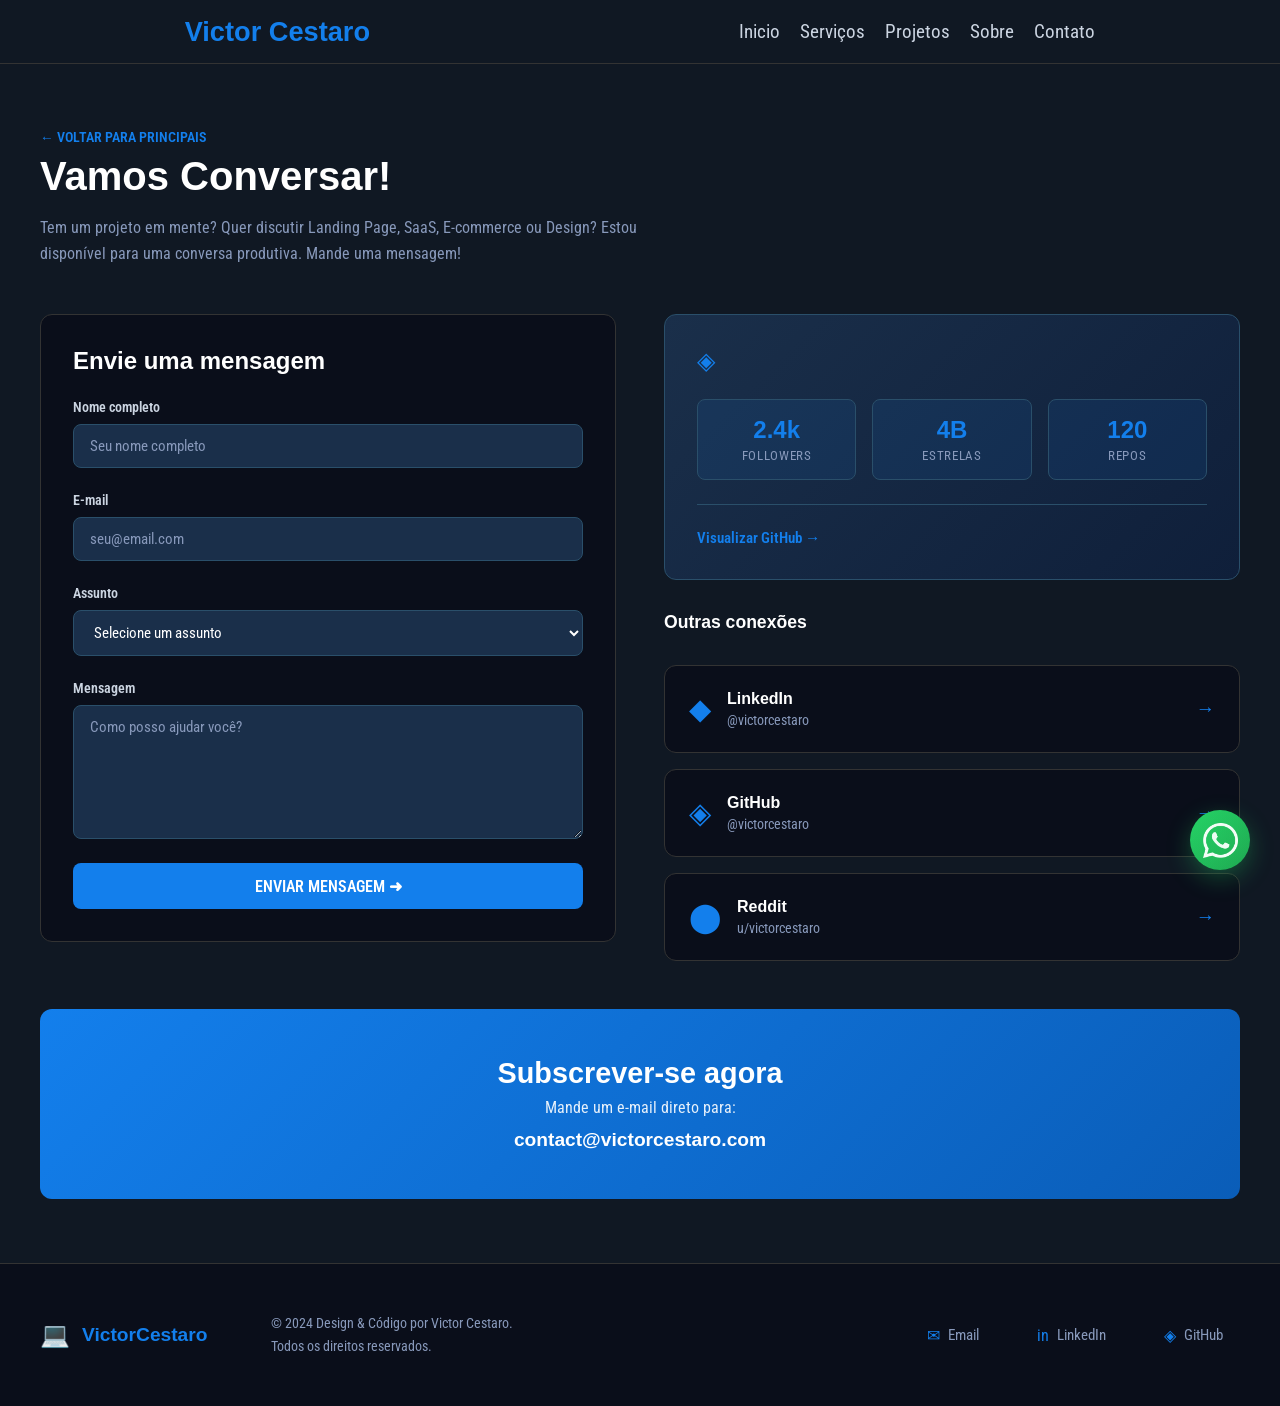
==== contato.html @ 149b48a4 "Add files via upload" ====
<!DOCTYPE html>
<html lang="pt-BR">

<head>
    <meta charset="UTF-8">
    <meta name="viewport" content="width=device-width, initial-scale=1.0">
    <link rel="stylesheet" href="style.css">
    <link rel="stylesheet" href="mobile.css">
    <title>Contato - Victor Cestaro</title>
</head>

<body>
    <header class="menu-desktop">
         <div class="logo"><h1 class="nome-principal">Victor Cestaro</h1></div>
        <nav class="nav-desktop">
            <a href="index.html" class="link-menu">Inicio</a>
            <a href="index.html#servicos" class="link-menu">Serviços</a>
            <a href="portfolio.html" class="link-menu">Projetos</a>
            <a href="sobre.html" class="link-menu">Sobre</a>
            <a href="contato.html" class="link-menu">Contato</a>
        </nav>
        <button class="menu-hamburger" id="menuHamburger">
            <span></span>
            <span></span>
            <span></span>
        </button>
    </header>
    
    <nav class="nav-mobile" id="navMobile">
        <a href="index.html" class="link-menu-mobile">Inicio</a>
        <a href="index.html#servicos" class="link-menu-mobile">Serviços</a>
        <a href="portfolio.html" class="link-menu-mobile">Projetos</a>
        <a href="sobre.html" class="link-menu-mobile">Sobre</a>
        <a href="contato.html" class="link-menu-mobile">Contato</a>
    </nav>

    <main>
        <section class="contato-conexoes">
            <div class="container-contato">
                <div class="contato-header">
                    <a href="index.html"><span class="breadcrumb">← VOLTAR PARA PRINCIPAIS</span></a>
                    <h1 class="contato-titulo">Vamos Conversar!</h1>
                    <p class="contato-descricao">Tem um projeto em mente? Quer discutir Landing Page, SaaS, E-commerce ou Design? Estou disponível para uma conversa produtiva. Mande uma mensagem!</p>
                </div>

                <div class="grid-contato">
                    <!-- FORMULÁRIO -->
                    <div class="contato-form-container">
                        <div class="form-section">
                            <h2 class="form-titulo">Envie uma mensagem</h2>
                            <form class="contato-form" id="contatoForm" action="https://formspree.io/f/mqeeblel"
  method="POST">
                                <div class="form-group">
                                    <label for="nome" class="form-label">Nome completo</label>
                                    <input type="text" id="nome" name="nome" class="form-input" placeholder="Seu nome completo" required>
                                </div>

                                <div class="form-group">
                                    <label for="email" class="form-label">E-mail</label>
                                    <input type="email" id="email" name="email" class="form-input" placeholder="seu@email.com" required>
                                </div>

                                <div class="form-group">
                                    <label for="assunto" class="form-label">Assunto</label>
                                    <select id="assunto" name="assunto" class="form-input" required>
                                        <option value="">Selecione um assunto</option>
                                        <option value="parceria">Parceria</option>
                                        <option value="projeto">Projeto</option>
                                        <option value="emprego">Oportunidade de Emprego</option>
                                        <option value="duvida">Dúvida</option>
                                        <option value="outro">Outro</option>
                                    </select>
                                </div>

                                <div class="form-group">
                                    <label for="mensagem" class="form-label">Mensagem</label>
                                    <textarea id="mensagem" name="mensagem" class="form-textarea" placeholder="Como posso ajudar você?" rows="6" required></textarea>
                                </div>

                                <button type="submit" class="btn-enviar-msg">Enviar Mensagem ➜</button>
                            </form>
                        </div>
                    </div>

                    <!-- SIDEBAR -->
                    <div class="contato-sidebar">
                        <!-- GITHUB STATS -->
                        <div class="card-github-stats">
                            <div class="github-header">
                            <span class="github-icon">◈</span>
                            </div>

                            <div class="github-stats-grid">
                                <div class="stat-box">
                                    <span class="stat-valor">2.4k</span>
                                    <span class="stat-label">Followers</span>
                                </div>
                                <div class="stat-box">
                                    <span class="stat-valor">4B</span>
                                    <span class="stat-label">Estrelas</span>
                                </div>
                                <div class="stat-box">
                                    <span class="stat-valor">120</span>
                                    <span class="stat-label">Repos</span>
                                </div>
                            </div>

                            <div class="github-links">
                                <a href="https://github.com/victorcestaro" target="_blank" class="github-link">Visualizar GitHub →</a>
                            </div>
                        </div>

                        <!-- OUTRAS CONEXÕES -->
                        <div class="outras-conexoes">
                            <h3 class="conexoes-titulo">Outras conexões</h3>

                            <a href="https://linkedin.com/in/victorcestaro" target="_blank" class="card-conexao">
                                <div class="conexao-icon">◆</div>
                                <div class="conexao-info">
                                    <h4 class="conexao-nome">LinkedIn</h4>
                                    <p class="conexao-handle">@victorcestaro</p>
                                </div>
                                <span class="conexao-arrow">→</span>
                            </a>

                            <a href="https://github.com/victorcestaro" target="_blank" class="card-conexao">
                                <div class="conexao-icon">◈</div>
                                <div class="conexao-info">
                                    <h4 class="conexao-nome">GitHub</h4>
                                    <p class="conexao-handle">@victorcestaro</p>
                                </div>
                                <span class="conexao-arrow">→</span>
                            </a>

                            <a href="https://reddit.com/u/victorcestaro" target="_blank" class="card-conexao">
                                <div class="conexao-icon">⬤</div>
                                <div class="conexao-info">
                                    <h4 class="conexao-nome">Reddit</h4>
                                    <p class="conexao-handle">u/victorcestaro</p>
                                </div>
                                <span class="conexao-arrow">→</span>
                            </a>
                        </div>
                    </div>
                </div>

                <!-- NEWSLETTER -->
                <div class="newsletter-section">
                    <div class="newsletter-content">
                        <h2 class="newsletter-titulo">Subscrever-se agora</h2>
                        <p class="newsletter-descricao">Mande um e-mail direto para:</p>
                        <p class="newsletter-email">contact@victorcestaro.com</p>
                    </div>
                </div>
            </div>
        </section>
    </main>

    <footer class="footer">
        <div class="container-footer">
            <div class="footer-logo">
                <span class="logo-icon">💻</span>
                <span class="logo-text">VictorCestaro</span>
            </div>

            <div class="footer-content">
                <p class="footer-copyright">© 2024 Design & Código por Victor Cestaro.<br>Todos os direitos reservados.</p>
                
                <div class="footer-sociais">
                    <a href="mailto:contact@victorcestaro.com" class="social-link" title="Email">
                        <span class="social-icon">✉</span> Email
                    </a>
                    <a href="https://linkedin.com/in/victorcestaro" target="_blank" class="social-link" title="LinkedIn">
                        <span class="social-icon">in</span> LinkedIn
                    </a>
                    <a href="https://github.com/victorcestaro" target="_blank" class="social-link" title="GitHub">
                        <span class="social-icon">◈</span> GitHub
                    </a>
                </div>
            </div>
        </div>
    </footer>

    <!-- Botão Flutuante WhatsApp -->
    <a href="https://wa.me/5516992119714?text=Olá%20Victor!%20Gostaria%20de%20conversar%20sobre%20serviços"
        target="_blank" class="whatsapp-btn" title="Entre em contato via WhatsApp">
        <img src="../assets/icons/whatsapp.png" alt="whatsapp" class="whatsapp-icon">
    </a>

    <script src="../js/script.js"></script>
</body>

</html>
---- style.css ----
@import url('https://fonts.googleapis.com/css2?family=Google+Sans:ital,opsz,wght@0,17..18,400..700;1,17..18,400..700&family=Roboto+Condensed:ital,wght@0,100..900;1,100..900&display=swap');

a{
    text-decoration: none;
}
body{
    margin: 0;
    padding: 0;

    scrollbar-width: none;

    background-color: #101823;
}

.menu-desktop{
    width: 100%;
    height: 4rem;
    background-color: #101823;
    display: flex;
    align-items: center;
    justify-content: space-around;
    box-sizing: border-box;

    border-bottom: 0.1rem solid #333;
}

.logo{
    width: auto;
    height: 4rem;

    display: flex;
    align-items: center;
    justify-content: center;
}

.logo h1{
    font-size: 1.7rem;
    color: #137FEC;
}

.menu-desktop nav {
    display: flex;
    gap: 20px;
}

.link-menu{
    color: #CBD4E1;
    text-decoration: none;
    font-size: 1.2rem;
    font-family: 'Roboto Condensed', sans-serif;

    transition: all 0.3s ease;
}

.link-menu:hover{
    color: #137FEC;
}

/* MENU HAMBURGER */
.menu-hamburger {
    display: none;
    flex-direction: column;
    background: none;
    border: none;
    cursor: pointer;
    gap: 6px;
}

.menu-hamburger span {
    width: 25px;
    height: 3px;
    background-color: #CBD4E1;
    border-radius: 2px;
    transition: all 0.3s ease;
}

.menu-hamburger.ativo span:nth-child(1) {
    transform: rotate(45deg) translate(10px, 10px);
}

.menu-hamburger.ativo span:nth-child(2) {
    opacity: 0;
}

.menu-hamburger.ativo span:nth-child(3) {
    transform: rotate(-45deg) translate(7px, -7px);
}

/* MENU MOBILE */
.nav-mobile {
    display: none;
    position: fixed;
    top: 4rem;
    left: 0;
    right: 0;
    background-color: #0A0E1A;
    border-bottom: 1px solid #333;
    flex-direction: column;
    padding: 1rem 2rem;
    gap: 1rem;
    z-index: 999;
}

.nav-mobile.ativo {
    display: flex;
}

.link-menu-mobile {
    color: #CBD4E1;
    text-decoration: none;
    font-size: 1.1rem;
    font-family: 'Roboto Condensed', sans-serif;
    padding: 0.75rem 0;
    border-bottom: 1px solid #333;
    transition: all 0.3s ease;
}

.link-menu-mobile:last-child {
    border-bottom: none;
}

.link-menu-mobile:hover {
    color: #137FEC;
    padding-left: 0.5rem;
}

/* RESPONSIVO - MOSTRAR HAMBURGER EM MOBILE */
@media (max-width: 768px) {
    .menu-hamburger {
        display: flex;
    }

    .nav-desktop {
        display: none !important;
    }
}

/* BANNER ENTRADA */
.banner-entrada {
    width: 100%;
    min-height: calc(100vh - 4rem);
    background-color: #101823;
    display: flex;
    align-items: center;
    justify-content: center;
    padding: 4rem 2rem;
    box-sizing: border-box;
}

.container-banner {
    max-width: 1200px;
    width: 100%;
    display: grid;
    grid-template-columns: 1fr 1fr;
    gap: 4rem;
    align-items: center;
}

.content-banner {
    display: flex;
    flex-direction: column;
    gap: 1.5rem;
}

.nome-principal {
    font-size: 4rem;
    font-weight: 700;
    color: #FFFFFF;
    margin: 0;
    font-family: 'Google Sans', sans-serif;
    line-height: 1.1;
}

.subtitulo {
    font-size: 2.5rem;
    font-weight: 700;
    background: linear-gradient(135deg, #137FEC, #0A5DB8);
    -webkit-background-clip: text;
    -webkit-text-fill-color: transparent;
    background-clip: text;
    margin: 0;
    font-family: 'Google Sans', sans-serif;
    line-height: 1.1;
}

.descricao {
    font-size: 1.1rem;
    color: #CBD4E1;
    font-family: 'Roboto Condensed', sans-serif;
    line-height: 1.6;
    max-width: 500px;
    margin: 0;
}

.botoes-banner {
    display: flex;
    gap: 1rem;
    margin-top: 1rem;
}

.btn {
    padding: 0.75rem 1.5rem;
    font-size: 1rem;
    font-weight: 600;
    border: none;
    border-radius: 0.5rem;
    cursor: pointer;
    font-family: 'Roboto Condensed', sans-serif;
    transition: all 0.3s ease;
    text-transform: uppercase;
}

.btn-primary {
    background-color: #137FEC;
    color: #FFFFFF;
}

.btn-primary:hover {
    background-color: #0A5DB8;
    transform: translateY(-2px);
    box-shadow: 0 8px 16px rgba(19, 127, 236, 0.3);
}

.btn-secondary {
    background-color: #2A3A52;
    color: #CBD4E1;
}

.btn-secondary:hover {
    background-color: #3A4A62;
    transform: translateY(-2px);
    box-shadow: 0 8px 16px rgba(58, 74, 98, 0.3);
}

.stats {
    display: flex;
    gap: 3rem;
    margin-top: 2rem;
}

.stat-item {
    display: flex;
    flex-direction: column;
    gap: 0.5rem;
}

.stat-numero {
    font-size: 1.8rem;
    font-weight: 700;
    color: #137FEC;
    font-family: 'Google Sans', sans-serif;
}

.stat-label {
    font-size: 0.85rem;
    color: #8899BB;
    font-family: 'Roboto Condensed', sans-serif;
    text-transform: uppercase;
    letter-spacing: 0.05em;
}

/* CODE DISPLAY */
.code-display {
    background-color: #0A0E1A;
    border: 1px solid #333;
    border-radius: 0.5rem;
    overflow: hidden;
    box-shadow: 0 20px 40px rgba(0, 0, 0, 0.5);
}

.code-header {
    background-color: #1A2332;
    padding: 1rem;
    border-bottom: 1px solid #333;
    display: flex;
    align-items: center;
    gap: 0.5rem;
}

.code-header::before {
    content: '';
    display: inline-block;
    width: 0.75rem;
    height: 0.75rem;
    background-color: #EF4444;
    border-radius: 50%;
    margin-right: 0.25rem;
}

.code-header::after {
    content: '';
    display: inline-block;
    width: 0.75rem;
    height: 0.75rem;
    background-color: #FBBF24;
    border-radius: 50%;
    margin-right: 0.25rem;
}

.code-title {
    color: #8899BB;
    font-family: 'Roboto Condensed', monospace;
    font-size: 0.9rem;
}

.code-content {
    padding: 1.5rem;
    color: #86DE74;
    font-family: 'Courier New', monospace;
    font-size: 0.95rem;
    line-height: 1.6;
    overflow-x: auto;
}

.code-content pre {
    margin: 0;
    white-space: pre-wrap;
    word-wrap: break-word;
}

/* RESPONSIVO */
@media (max-width: 768px) {
    .container-banner {
        grid-template-columns: 1fr;
        gap: 2rem;
    }

    .nome-principal {
        font-size: 2.5rem;
    }

    .subtitulo {
        font-size: 1.8rem;
    }

    .descricao {
        font-size: 1rem;
    }

    .botoes-banner {
        flex-direction: column;
    }

    .btn {
        width: 100%;
        text-align: center;
    }

    .stats {
        gap: 2rem;
    }

    .code-display {
        display: none;
    }
}

/* PORTFOLIO DESTAQUE */
.portfolio-destaque {
    width: 100%;
    padding: 4rem 2rem;
    background-color: #101823;
    box-sizing: border-box;
    overflow-x: hidden;
}

.container-portfolio {
    max-width: 1200px;
    margin: 0 auto;
    box-sizing: border-box;
}

.titulo-portfolio {
    font-size: 2.5rem;
    color: #FFFFFF;
    font-family: 'Google Sans', sans-serif;
    font-weight: 700;
    margin: 0 0 2rem 0;
    position: relative;
    padding-bottom: 1rem;
}

.titulo-portfolio::after {
    content: '';
    position: absolute;
    bottom: 0;
    left: 0;
    width: 80px;
    height: 4px;
    background: linear-gradient(90deg, #137FEC, #0A5DB8);
    border-radius: 2px;
}

/* ABAS */
.abas-portfolio {
    display: flex;
    gap: 2rem;
    margin-bottom: 2rem;
    border-bottom: 1px solid #333;
    padding-bottom: 1rem;
    box-sizing: border-box;
}

.aba-btn {
    background: none;
    border: none;
    color: #8899BB;
    font-size: 1rem;
    font-weight: 600;
    font-family: 'Roboto Condensed', sans-serif;
    cursor: pointer;
    padding-bottom: 0.75rem;
    transition: all 0.3s ease;
    display: flex;
    align-items: center;
    gap: 0.5rem;
    position: relative;
}

.aba-icon {
    font-size: 1.2rem;
    color: #137FEC;
}

.aba-btn:hover {
    color: #CBD4E1;
}

.aba-ativo {
    color: #137FEC;
    font-weight: 700;
}

.aba-ativo::after {
    content: '';
    position: absolute;
    bottom: -1rem;
    left: 0;
    right: 0;
    height: 3px;
    background: linear-gradient(90deg, #137FEC, #0A5DB8);
    border-radius: 2px;
}

/* GRID DE PROJETOS */
.grid-projetos {
    display: grid;
    grid-template-columns: repeat(3, 1fr);
    gap: 2rem;
    margin-bottom: 3rem;
    box-sizing: border-box;
}

.card-projeto {
    background-color: #0A0E1A;
    border: 1px solid #333;
    border-radius: 0.75rem;
    overflow: hidden;
    transition: all 0.3s ease;
    cursor: pointer;
    display: flex;
    flex-direction: column;
    position: relative;
}

.card-projeto:hover {
    border-color: #137FEC;
    transform: translateY(-4px);
    box-shadow: 0 12px 24px rgba(19, 127, 236, 0.15);
}

.projeto-imagem {
    width: 100%;
    height: 200px;
    background-size: cover;
    background-position: center;
    position: relative;
}

.projeto-badge,
.projeto-badge-app {
    position: absolute;
    top: 1rem;
    right: 1rem;
    background-color: #137FEC;
    color: white;
    padding: 0.4rem 0.8rem;
    font-size: 0.75rem;
    font-weight: 700;
    border-radius: 0.3rem;
    font-family: 'Roboto Condensed', sans-serif;
}

.projeto-badge-app {
    background-color: #4C9AFF;
}

.projeto-info {
    padding: 1.5rem;
    display: flex;
    flex-direction: column;
    gap: 1rem;
    flex-grow: 1;
}

.projeto-titulo {
    font-size: 1.3rem;
    color: #FFFFFF;
    margin: 0;
    font-family: 'Google Sans', sans-serif;
    font-weight: 600;
}

.projeto-descricao {
    font-size: 0.95rem;
    color: #8899BB;
    margin: 0;
    line-height: 1.5;
    font-family: 'Roboto Condensed', sans-serif;
}

.projeto-tags {
    display: flex;
    flex-wrap: wrap;
    gap: 0.5rem;
    margin-top: auto;
}

.tag {
    background-color: #1A2F4A;
    color: #137FEC;
    padding: 0.4rem 0.8rem;
    font-size: 0.8rem;
    border-radius: 0.3rem;
    font-family: 'Roboto Condensed', sans-serif;
    border: 1px solid #2A4F6A;
    transition: all 0.2s ease;
}

.tag:hover {
    background-color: #137FEC;
    color: #FFFFFF;
    border-color: #137FEC;
}

/* BOTÃO CARREGAR MAIS */
.container-botao-carregar {
    display: flex;
    justify-content: center;
    margin-top: 2rem;
}

.btn-carregar-mais {
    background-color: transparent;
    border: 2px solid #137FEC;
    color: #137FEC;
    padding: 0.75rem 2rem;
    font-size: 1rem;
    font-weight: 600;
    border-radius: 0.5rem;
    cursor: pointer;
    font-family: 'Roboto Condensed', sans-serif;
    transition: all 0.3s ease;
    display: flex;
    align-items: center;
    gap: 0.5rem;
}

.btn-carregar-mais::after {
    content: '▼';
    font-size: 0.8rem;
}

.btn-carregar-mais:hover {
    background-color: #137FEC;
    color: #FFFFFF;
    transform: translateY(-2px);
}

/* RESPONSIVO */
@media (max-width: 1024px) {
    .grid-projetos {
        grid-template-columns: repeat(2, 1fr);
    }
}

@media (max-width: 768px) {
    .titulo-portfolio {
        font-size: 1.8rem;
    }

    .abas-portfolio {
        gap: 1rem;
    }

    .grid-projetos {
        grid-template-columns: 1fr;
    }

    .card-projeto {
        flex-direction: row;
    }

    .projeto-imagem {
        width: 150px;
        height: 150px;
        min-width: 150px;
    }
}

/* CARACTERÍSTICAS */
.caracteristicas {
    width: 100%;
    padding: 4rem 2rem;
    background-color: #101823;
    box-sizing: border-box;
}

.container-caracteristicas {
    max-width: 1200px;
    margin: 0 auto;
    display: grid;
    grid-template-columns: repeat(4, 1fr);
    gap: 2rem;
    box-sizing: border-box;
}

.card-caracteristica {
    display: flex;
    flex-direction: column;
    align-items: flex-start;
    gap: 1rem;
    padding: 2rem;
    background-color: #0A0E1A;
    border: 1px solid #333;
    border-radius: 0.75rem;
    transition: all 0.3s ease;
}

.card-caracteristica:hover {
    border-color: #137FEC;
    transform: translateY(-4px);
    box-shadow: 0 12px 24px rgba(19, 127, 236, 0.15);
}

.caracteristica-icone {
    font-size: 2rem;
    color: #137FEC;
    width: 50px;
    height: 50px;
    display: flex;
    align-items: center;
    justify-content: center;
    background-color: rgba(19, 127, 236, 0.1);
    border-radius: 0.5rem;
}

.caracteristica-titulo {
    font-size: 1.2rem;
    color: #FFFFFF;
    margin: 0;
    font-family: 'Google Sans', sans-serif;
    font-weight: 600;
}

.caracteristica-descricao {
    font-size: 0.95rem;
    color: #8899BB;
    margin: 0;
    line-height: 1.6;
    font-family: 'Roboto Condensed', sans-serif;
}

/* FOOTER */
.footer {
    width: 100%;
    padding: 3rem 2rem;
    background-color: #0A0E1A;
    border-top: 1px solid #333;
    box-sizing: border-box;
}

.container-footer {
    max-width: 1200px;
    margin: 0 auto;
    display: grid;
    grid-template-columns: auto 1fr;
    gap: 4rem;
    align-items: center;
    box-sizing: border-box;
}

.footer-logo {
    display: flex;
    align-items: center;
    gap: 0.75rem;
}

.logo-icon {
    font-size: 1.5rem;
}

.logo-text {
    font-size: 1.2rem;
    color: #137FEC;
    font-weight: 700;
    font-family: 'Google Sans', sans-serif;
}

.footer-content {
    display: flex;
    justify-content: space-between;
    align-items: center;
    gap: 2rem;
}

.footer-copyright {
    color: #8899BB;
    font-size: 0.9rem;
    margin: 0;
    font-family: 'Roboto Condensed', sans-serif;
    line-height: 1.6;
}

.footer-sociais {
    display: flex;
    gap: 1.5rem;
}

.social-link {
    display: flex;
    align-items: center;
    gap: 0.5rem;
    color: #8899BB;
    text-decoration: none;
    font-family: 'Roboto Condensed', sans-serif;
    font-size: 0.95rem;
    transition: all 0.3s ease;
    padding: 0.5rem 1rem;
    border-radius: 0.3rem;
    border: 1px solid transparent;
}

.social-icon {
    font-size: 1rem;
    color: #137FEC;
}

.social-link:hover {
    color: #137FEC;
    border-color: #137FEC;
    transform: translateY(-2px);
}

/* RESPONSIVO */
@media (max-width: 1024px) {
    .container-caracteristicas {
        grid-template-columns: repeat(2, 1fr);
    }

    .container-footer {
        grid-template-columns: 1fr;
        gap: 2rem;
    }

    .footer-content {
        flex-direction: column;
        align-items: flex-start;
    }
}

@media (max-width: 768px) {
    .container-caracteristicas {
        grid-template-columns: 1fr;
    }

    .card-caracteristica {
        padding: 1.5rem;
    }

    .footer-copyright {
        font-size: 0.85rem;
    }

    .footer-sociais {
        gap: 1rem;
    }

    .social-link {
        padding: 0.4rem 0.8rem;
        font-size: 0.85rem;
    }
}

/* GALERIA DE PROJETOS */
.galeria-projetos {
    width: 100%;
    padding: 4rem 2rem;
    background-color: #101823;
    box-sizing: border-box;
}

.container-galeria {
    max-width: 1200px;
    margin: 0 auto;
    box-sizing: border-box;
}

.galeria-header {
    display: flex;
    justify-content: space-between;
    align-items: flex-start;
    margin-bottom: 3rem;
    gap: 2rem;
}

.galeria-info {
    flex: 1;
}

.galeria-titulo {
    font-size: 2.5rem;
    color: #FFFFFF;
    font-family: 'Google Sans', sans-serif;
    font-weight: 700;
    margin: 0 0 1rem 0;
}

.galeria-descricao {
    font-size: 1rem;
    color: #8899BB;
    margin: 0;
    line-height: 1.6;
    font-family: 'Roboto Condensed', sans-serif;
    max-width: 500px;
}

.btn-voltar {
    background: transparent;
    border: 2px solid #137FEC;
    color: #137FEC;
    padding: 0.75rem 1.5rem;
    font-size: 0.95rem;
    font-weight: 600;
    border-radius: 0.5rem;
    cursor: pointer;
    font-family: 'Roboto Condensed', sans-serif;
    transition: all 0.3s ease;
    white-space: nowrap;
}

.btn-voltar:hover {
    background-color: #137FEC;
    color: #FFFFFF;
    transform: translateY(-2px);
}

/* FILTROS DA GALERIA */
.filtros-galeria {
    margin-bottom: 2rem;
}

.abas-filtro {
    display: flex;
    gap: 1rem;
    flex-wrap: wrap;
    padding-bottom: 1rem;
    border-bottom: 1px solid #333;
}

.aba-filtro {
    background-color: #1A2F4A;
    color: #8899BB;
    border: 1px solid #2A4F6A;
    padding: 0.6rem 1.2rem;
    font-size: 0.9rem;
    font-weight: 600;
    border-radius: 0.5rem;
    cursor: pointer;
    font-family: 'Roboto Condensed', sans-serif;
    transition: all 0.3s ease;
}

.aba-filtro:hover {
    border-color: #137FEC;
    color: #137FEC;
}

.aba-filtro-ativo {
    background-color: #137FEC;
    color: #FFFFFF;
    border-color: #137FEC;
}

/* GRID DA GALERIA */
.grid-galeria {
    display: grid;
    grid-template-columns: repeat(3, 1fr);
    gap: 2rem;
    margin-bottom: 3rem;
    box-sizing: border-box;
}

.card-galeria {
    background-color: #0A0E1A;
    border: 1px solid #333;
    border-radius: 0.75rem;
    overflow: hidden;
    transition: all 0.3s ease;
    display: flex;
    flex-direction: column;
}

.card-galeria:hover {
    border-color: #137FEC;
    transform: translateY(-4px);
    box-shadow: 0 12px 24px rgba(19, 127, 236, 0.15);
}

.galeria-imagem {
    width: 100%;
    height: 220px;
    background-size: cover;
    background-position: center;
    position: relative;
    display: flex;
    align-items: flex-start;
    padding: 1rem;
    box-sizing: border-box;
}

.badge-galeria {
    background-color: #137FEC;
    color: white;
    padding: 0.4rem 0.8rem;
    font-size: 0.75rem;
    font-weight: 700;
    border-radius: 0.3rem;
    font-family: 'Roboto Condensed', sans-serif;
}

.galeria-card-info {
    padding: 1.5rem;
    display: flex;
    flex-direction: column;
    gap: 1rem;
    flex-grow: 1;
}

.galeria-card-titulo {
    font-size: 1.2rem;
    color: #FFFFFF;
    margin: 0;
    font-family: 'Google Sans', sans-serif;
    font-weight: 600;
}

.galeria-card-descricao {
    font-size: 0.9rem;
    color: #8899BB;
    margin: 0;
    line-height: 1.5;
    font-family: 'Roboto Condensed', sans-serif;
}

.galeria-card-tags {
    display: flex;
    flex-wrap: wrap;
    gap: 0.5rem;
}

.galeria-tag {
    background-color: #1A2F4A;
    color: #137FEC;
    padding: 0.3rem 0.7rem;
    font-size: 0.75rem;
    border-radius: 0.25rem;
    font-family: 'Roboto Condensed', sans-serif;
    border: 1px solid #2A4F6A;
}

.galeria-card-footer {
    display: flex;
    gap: 1rem;
    margin-top: auto;
}

.btn-ver-projeto {
    flex: 1;
    background-color: #137FEC;
    color: #FFFFFF;
    border: none;
    padding: 0.6rem 1rem;
    font-size: 0.9rem;
    font-weight: 600;
    border-radius: 0.4rem;
    cursor: pointer;
    font-family: 'Roboto Condensed', sans-serif;
    transition: all 0.3s ease;
}

.btn-ver-projeto:hover {
    background-color: #0A5DB8;
    transform: translateY(-2px);
}

.btn-compartilhar {
    background-color: #1A2F4A;
    color: #8899BB;
    border: 1px solid #2A4F6A;
    padding: 0.6rem 0.8rem;
    font-size: 1rem;
    cursor: pointer;
    border-radius: 0.4rem;
    transition: all 0.3s ease;
}

.btn-compartilhar:hover {
    background-color: #137FEC;
    color: #FFFFFF;
    border-color: #137FEC;
}

/* DESTAQUES TÉCNICOS */
.destaques-tecnicos {
    width: 100%;
    padding: 4rem 2rem;
    background-color: #0A0E1A;
    box-sizing: border-box;
}

.container-destaques {
    max-width: 1200px;
    margin: 0 auto;
    box-sizing: border-box;
    text-align: center;
}

.destaques-titulo {
    font-size: 2rem;
    color: #FFFFFF;
    font-family: 'Google Sans', sans-serif;
    font-weight: 700;
    margin: 0 0 0.5rem 0;
}

.destaques-descricao {
    font-size: 1rem;
    color: #8899BB;
    margin: 0 0 2rem 0;
    font-family: 'Roboto Condensed', sans-serif;
}

.grid-tecnologias {
    display: grid;
    grid-template-columns: repeat(6, 1fr);
    gap: 1.5rem;
}

.card-tecnologia {
    display: flex;
    flex-direction: column;
    align-items: center;
    gap: 1rem;
    padding: 1.5rem;
    background-color: #101823;
    border: 1px solid #333;
    border-radius: 0.75rem;
    transition: all 0.3s ease;
}

.card-tecnologia:hover {
    border-color: #137FEC;
    transform: translateY(-4px);
    box-shadow: 0 8px 16px rgba(19, 127, 236, 0.1);
}

.tech-icon {
    font-size: 2.5rem;
    color: #137FEC;
}

.tech-nome {
    font-size: 0.95rem;
    color: #8899BB;
    font-family: 'Roboto Condensed', sans-serif;
    font-weight: 600;
}

/* RESPONSIVO */
@media (max-width: 1024px) {
    .grid-galeria {
        grid-template-columns: repeat(2, 1fr);
    }

    .grid-tecnologias {
        grid-template-columns: repeat(3, 1fr);
    }
}

@media (max-width: 768px) {
    .galeria-header {
        flex-direction: column;
    }

    .galeria-titulo {
        font-size: 1.8rem;
    }

    .btn-voltar {
        width: 100%;
        text-align: center;
    }

    .grid-galeria {
        grid-template-columns: 1fr;
    }

    .abas-filtro {
        gap: 0.5rem;
    }

    .aba-filtro {
        padding: 0.5rem 1rem;
        font-size: 0.8rem;
    }

    .grid-tecnologias {
        grid-template-columns: repeat(2, 1fr);
    }
}

/* PÁGINA DE CONTATO */
.contato-conexoes {
    width: 100%;
    padding: 4rem 2rem;
    background-color: #101823;
    box-sizing: border-box;
}

.container-contato {
    max-width: 1200px;
    margin: 0 auto;
    box-sizing: border-box;
}

.contato-header {
    margin-bottom: 3rem;
}

.breadcrumb {
    font-size: 0.85rem;
    color: #137FEC;
    font-family: 'Roboto Condensed', sans-serif;
    font-weight: 600;
}

.contato-titulo {
    font-size: 2.5rem;
    color: #FFFFFF;
    font-family: 'Google Sans', sans-serif;
    font-weight: 700;
    margin: 0.5rem 0;
}

.contato-descricao {
    font-size: 1rem;
    color: #8899BB;
    font-family: 'Roboto Condensed', sans-serif;
    margin: 1rem 0 0 0;
    max-width: 600px;
    line-height: 1.6;
}

/* GRID PRINCIPAL */
.grid-contato {
    display: grid;
    grid-template-columns: 1fr 1fr;
    gap: 3rem;
    margin-bottom: 3rem;
}

/* FORMULÁRIO */
.contato-form-container {
    display: flex;
    flex-direction: column;
    gap: 2rem;
}

.form-section {
    background-color: #0A0E1A;
    border: 1px solid #333;
    border-radius: 0.75rem;
    padding: 2rem;
    box-sizing: border-box;
}

.form-titulo {
    font-size: 1.5rem;
    color: #FFFFFF;
    font-family: 'Google Sans', sans-serif;
    font-weight: 600;
    margin: 0 0 1.5rem 0;
}

.contato-form {
    display: flex;
    flex-direction: column;
    gap: 1.5rem;
}

.form-group {
    display: flex;
    flex-direction: column;
    gap: 0.5rem;
}

.form-label {
    font-size: 0.9rem;
    color: #CBD4E1;
    font-family: 'Roboto Condensed', sans-serif;
    font-weight: 600;
}

.form-input,
.form-textarea {
    background-color: #1A2F4A;
    border: 1px solid #2A4F6A;
    color: #FFFFFF;
    padding: 0.75rem 1rem;
    border-radius: 0.5rem;
    font-family: 'Roboto Condensed', sans-serif;
    font-size: 0.95rem;
    transition: all 0.3s ease;
    box-sizing: border-box;
}

.form-input:focus,
.form-textarea:focus {
    outline: none;
    border-color: #137FEC;
    background-color: #1A2F4A;
    box-shadow: 0 0 0 3px rgba(19, 127, 236, 0.1);
}

.form-input::placeholder,
.form-textarea::placeholder {
    color: #8899BB;
}

.form-textarea {
    resize: vertical;
    min-height: 120px;
}

.btn-enviar-msg {
    background-color: #137FEC;
    color: #FFFFFF;
    border: none;
    padding: 0.85rem 1.5rem;
    font-size: 1rem;
    font-weight: 600;
    border-radius: 0.5rem;
    cursor: pointer;
    font-family: 'Roboto Condensed', sans-serif;
    transition: all 0.3s ease;
    text-transform: uppercase;
}

.btn-enviar-msg:hover {
    background-color: #0A5DB8;
    transform: translateY(-2px);
    box-shadow: 0 8px 16px rgba(19, 127, 236, 0.3);
}

/* SIDEBAR */
.contato-sidebar {
    display: flex;
    flex-direction: column;
    gap: 2rem;
}

/* GITHUB STATS */
.card-github-stats {
    background: linear-gradient(135deg, #1A2F4A 0%, #0F1F3A 100%);
    border: 1px solid #2A4F6A;
    border-radius: 0.75rem;
    padding: 2rem;
    box-sizing: border-box;
}

.github-header {
    display: flex;
    align-items: center;
    gap: 0.75rem;
    margin-bottom: 1.5rem;
}

.github-icon {
    font-size: 1.5rem;
    color: #137FEC;
}

.github-titulo {
    font-size: 1.2rem;
    color: #FFFFFF;
    margin: 0;
    font-family: 'Google Sans', sans-serif;
    font-weight: 600;
}

.github-stats-grid {
    display: grid;
    grid-template-columns: repeat(3, 1fr);
    gap: 1rem;
    margin-bottom: 1.5rem;
}

.stat-box {
    background-color: rgba(19, 127, 236, 0.1);
    border: 1px solid #2A4F6A;
    border-radius: 0.5rem;
    padding: 1rem;
    text-align: center;
}

.stat-valor {
    display: block;
    font-size: 1.5rem;
    color: #137FEC;
    font-weight: 700;
    font-family: 'Google Sans', sans-serif;
    margin-bottom: 0.25rem;
}

.stat-label {
    display: block;
    font-size: 0.8rem;
    color: #8899BB;
    font-family: 'Roboto Condensed', sans-serif;
    text-transform: uppercase;
}

.github-links {
    border-top: 1px solid #2A4F6A;
    padding-top: 1.5rem;
}

.github-link {
    display: inline-block;
    color: #137FEC;
    text-decoration: none;
    font-family: 'Roboto Condensed', sans-serif;
    font-weight: 600;
    font-size: 0.95rem;
    transition: all 0.3s ease;
}

.github-link:hover {
    color: #0A5DB8;
    transform: translateX(4px);
}

/* OUTRAS CONEXÕES */
.outras-conexoes {
    display: flex;
    flex-direction: column;
    gap: 1rem;
}

.conexoes-titulo {
    font-size: 1.1rem;
    color: #FFFFFF;
    font-family: 'Google Sans', sans-serif;
    font-weight: 600;
    margin: 0 0 1rem 0;
}

.card-conexao {
    background-color: #0A0E1A;
    border: 1px solid #333;
    border-radius: 0.75rem;
    padding: 1.5rem;
    display: flex;
    align-items: center;
    gap: 1rem;
    text-decoration: none;
    transition: all 0.3s ease;
    cursor: pointer;
}

.card-conexao:hover {
    border-color: #137FEC;
    background-color: rgba(19, 127, 236, 0.05);
    transform: translateX(4px);
}

.conexao-icon {
    font-size: 1.8rem;
    flex-shrink: 0;
    color: #137FEC;
}

.conexao-info {
    flex: 1;
}

.conexao-nome {
    font-size: 1rem;
    color: #FFFFFF;
    font-family: 'Google Sans', sans-serif;
    font-weight: 600;
    margin: 0;
}

.conexao-handle {
    font-size: 0.85rem;
    color: #8899BB;
    font-family: 'Roboto Condensed', sans-serif;
    margin: 0.25rem 0 0 0;
}

.conexao-arrow {
    color: #137FEC;
    font-size: 1.2rem;
    transition: all 0.3s ease;
}

.card-conexao:hover .conexao-arrow {
    transform: translateX(4px);
}

/* NEWSLETTER */
.newsletter-section {
    background: linear-gradient(135deg, #137FEC 0%, #0A5DB8 100%);
    border-radius: 0.75rem;
    padding: 3rem;
    text-align: center;
    box-sizing: border-box;
}

.newsletter-titulo {
    font-size: 1.8rem;
    color: #FFFFFF;
    font-family: 'Google Sans', sans-serif;
    font-weight: 700;
    margin: 0 0 0.5rem 0;
}

.newsletter-descricao {
    font-size: 1rem;
    color: rgba(255, 255, 255, 0.9);
    font-family: 'Roboto Condensed', sans-serif;
    margin: 0 0 0.75rem 0;
}

.newsletter-email {
    font-size: 1.2rem;
    color: #FFFFFF;
    font-family: 'Google Sans', sans-serif;
    font-weight: 600;
    margin: 0;
    word-break: break-all;
}

/* RESPONSIVO */
@media (max-width: 1024px) {
    .grid-contato {
        grid-template-columns: 1fr;
        gap: 2rem;
    }

    .github-stats-grid {
        grid-template-columns: repeat(3, 1fr);
    }
}

@media (max-width: 768px) {
    .contato-titulo {
        font-size: 1.8rem;
    }

    .contato-descricao {
        font-size: 0.95rem;
    }

    .form-section {
        padding: 1.5rem;
    }

    .form-titulo {
        font-size: 1.2rem;
    }

    .grid-contato {
        grid-template-columns: 1fr;
    }

    .newsletter-section {
        padding: 2rem;
    }

    .newsletter-titulo {
        font-size: 1.4rem;
    }

    .stat-box {
        padding: 0.75rem;
    }

    .stat-valor {
        font-size: 1.2rem;
    }

    .stat-label {
        font-size: 0.7rem;
    }
}

/* PÁGINA DE SOBRE */
.sobre-hero {
    width: 100%;
    padding: 4rem 2rem;
    background-color: #101823;
    box-sizing: border-box;
}

.container-sobre {
    max-width: 1200px;
    margin: 0 auto;
    box-sizing: border-box;
}

.sobre-breadcrumb {
    font-size: 0.85rem;
    color: #137FEC;
    font-family: 'Roboto Condensed', sans-serif;
    font-weight: 600;
}

.sobre-titulo {
    font-size: 2.5rem;
    color: #FFFFFF;
    font-family: 'Google Sans', sans-serif;
    font-weight: 700;
    margin: 0.5rem 0;
}

.sobre-descricao {
    font-size: 1.1rem;
    color: #8899BB;
    font-family: 'Roboto Condensed', sans-serif;
    margin: 1rem 0 0 0;
    max-width: 700px;
    line-height: 1.6;
}

/* SEÇÃO BIO */
.sobre-bio {
    width: 100%;
    padding: 4rem 2rem;
    background-color: #0A0E1A;
    box-sizing: border-box;
}

.grid-bio {
    display: grid;
    grid-template-columns: 1fr 1fr;
    gap: 4rem;
    align-items: center;
}

.bio-info {
    display: flex;
    flex-direction: column;
    gap: 1.5rem;
}

.bio-titulo {
    font-size: 2rem;
    color: #FFFFFF;
    font-family: 'Google Sans', sans-serif;
    font-weight: 700;
    margin: 0;
}

.bio-texto {
    font-size: 1rem;
    color: #8899BB;
    font-family: 'Roboto Condensed', sans-serif;
    line-height: 1.8;
    margin: 0;
}

.bio-avatar {
    display: flex;
    justify-content: center;
    align-items: center;
}

.avatar-placeholder {
    width: 300px;
    height: 300px;
    background: linear-gradient(135deg, #1A2F4A 0%, #0F1F3A 100%);
    border: 2px solid #137FEC;
    border-radius: 50%;
    display: flex;
    align-items: center;
    justify-content: center;
    font-size: 5rem;
}

/* HABILIDADES */
.sobre-habilidades {
    width: 100%;
    padding: 4rem 2rem;
    background-color: #101823;
    box-sizing: border-box;
}

.habilidades-titulo {
    font-size: 2rem;
    color: #FFFFFF;
    font-family: 'Google Sans', sans-serif;
    font-weight: 700;
    margin: 0 0 0.5rem 0;
    text-align: center;
}

.habilidades-descricao {
    font-size: 1rem;
    color: #8899BB;
    font-family: 'Roboto Condensed', sans-serif;
    text-align: center;
    margin: 0 0 2.5rem 0;
}

.grid-habilidades {
    display: grid;
    grid-template-columns: repeat(4, 1fr);
    gap: 2rem;
}

.categoria-habilidades {
    background-color: #0A0E1A;
    border: 1px solid #333;
    border-radius: 0.75rem;
    padding: 2rem;
    box-sizing: border-box;
}

.categoria-titulo {
    font-size: 1.2rem;
    color: #FFFFFF;
    font-family: 'Google Sans', sans-serif;
    font-weight: 600;
    margin: 0 0 1rem 0;
}

.lista-habilidades {
    display: flex;
    flex-wrap: wrap;
    gap: 0.75rem;
}

.badge-habilidade {
    background-color: #1A2F4A;
    color: #137FEC;
    padding: 0.5rem 1rem;
    font-size: 0.85rem;
    border-radius: 0.5rem;
    font-family: 'Roboto Condensed', sans-serif;
    border: 1px solid #2A4F6A;
    transition: all 0.3s ease;
}

.badge-habilidade:hover {
    background-color: #137FEC;
    color: #FFFFFF;
    border-color: #137FEC;
}

/* TIMELINE */
.sobre-timeline {
    width: 100%;
    padding: 4rem 2rem;
    background-color: #0A0E1A;
    box-sizing: border-box;
}

.timeline-titulo {
    font-size: 2rem;
    color: #FFFFFF;
    font-family: 'Google Sans', sans-serif;
    font-weight: 700;
    margin: 0 0 0.5rem 0;
    text-align: center;
}

.timeline-descricao {
    font-size: 1rem;
    color: #8899BB;
    font-family: 'Roboto Condensed', sans-serif;
    text-align: center;
    margin: 0 0 2.5rem 0;
}

.timeline {
    display: flex;
    flex-direction: column;
    gap: 0;
}

.timeline-item {
    display: flex;
    gap: 2rem;
    padding: 2rem 0;
    border-left: 2px solid #2A4F6A;
    padding-left: 2rem;
    position: relative;
}

.timeline-item:last-child {
    border-left-color: #137FEC;
}

.timeline-marker {
    width: 16px;
    height: 16px;
    background-color: #2A4F6A;
    border-radius: 50%;
    position: absolute;
    left: -9px;
    top: 2rem;
    transition: all 0.3s ease;
}

.timeline-item:last-child .timeline-marker {
    background-color: #137FEC;
    box-shadow: 0 0 0 4px rgba(19, 127, 236, 0.2);
}

.timeline-content {
    flex: 1;
}

.timeline-ano {
    font-size: 0.9rem;
    color: #137FEC;
    font-family: 'Roboto Condensed', sans-serif;
    font-weight: 700;
    margin: 0;
}

.timeline-posicao {
    font-size: 1.3rem;
    color: #FFFFFF;
    font-family: 'Google Sans', sans-serif;
    font-weight: 600;
    margin: 0.5rem 0 0 0;
}

.timeline-empresa {
    font-size: 0.95rem;
    color: #8899BB;
    font-family: 'Roboto Condensed', sans-serif;
    margin: 0.25rem 0 1rem 0;
}

.timeline-descricao-item {
    font-size: 0.95rem;
    color: #8899BB;
    font-family: 'Roboto Condensed', sans-serif;
    line-height: 1.6;
    margin: 0;
}

/* VALORES */
.sobre-valores {
    width: 100%;
    padding: 4rem 2rem;
    background-color: #101823;
    box-sizing: border-box;
}

.valores-titulo {
    font-size: 2rem;
    color: #FFFFFF;
    font-family: 'Google Sans', sans-serif;
    font-weight: 700;
    margin: 0 0 0.5rem 0;
    text-align: center;
}

.valores-descricao {
    font-size: 1rem;
    color: #8899BB;
    font-family: 'Roboto Condensed', sans-serif;
    text-align: center;
    margin: 0 0 2.5rem 0;
}

.grid-valores {
    display: grid;
    grid-template-columns: repeat(4, 1fr);
    gap: 2rem;
}

.card-valor {
    background-color: #0A0E1A;
    border: 1px solid #333;
    border-radius: 0.75rem;
    padding: 2rem;
    text-align: center;
    transition: all 0.3s ease;
    box-sizing: border-box;
}

.card-valor:hover {
    border-color: #137FEC;
    transform: translateY(-4px);
    box-shadow: 0 12px 24px rgba(19, 127, 236, 0.15);
}

.valor-icon {
    font-size: 3rem;
    margin-bottom: 1rem;
    color: #137FEC;
}

.valor-titulo {
    font-size: 1.2rem;
    color: #FFFFFF;
    font-family: 'Google Sans', sans-serif;
    font-weight: 600;
    margin: 0 0 0.75rem 0;
}

.valor-descricao {
    font-size: 0.95rem;
    color: #8899BB;
    font-family: 'Roboto Condensed', sans-serif;
    line-height: 1.6;
    margin: 0;
}

/* CTA FINAL */
.sobre-cta {
    width: 100%;
    padding: 4rem 2rem;
    background: linear-gradient(135deg, #137FEC 0%, #0A5DB8 100%);
    text-align: center;
    box-sizing: border-box;
}

.cta-titulo {
    font-size: 2rem;
    color: #FFFFFF;
    font-family: 'Google Sans', sans-serif;
    font-weight: 700;
    margin: 0 0 0.5rem 0;
}

.cta-descricao {
    font-size: 1.1rem;
    color: rgba(255, 255, 255, 0.9);
    font-family: 'Roboto Condensed', sans-serif;
    margin: 0 0 2rem 0;
}

.btn-cta {
    display: inline-block;
    background-color: #FFFFFF;
    color: #137FEC;
    padding: 0.85rem 2rem;
    font-size: 1rem;
    font-weight: 600;
    border-radius: 0.5rem;
    text-decoration: none;
    font-family: 'Roboto Condensed', sans-serif;
    transition: all 0.3s ease;
}

.btn-cta:hover {
    background-color: #f0f0f0;
    transform: translateY(-2px);
    box-shadow: 0 8px 16px rgba(0, 0, 0, 0.2);
}

/* RESPONSIVO */
@media (max-width: 1024px) {
    .grid-bio {
        grid-template-columns: 1fr;
        gap: 2rem;
    }

    .grid-habilidades {
        grid-template-columns: repeat(2, 1fr);
    }

    .grid-valores {
        grid-template-columns: repeat(2, 1fr);
    }

    .avatar-placeholder {
        width: 200px;
        height: 200px;
        font-size: 3rem;
    }
}

@media (max-width: 768px) {
    .sobre-titulo {
        font-size: 1.8rem;
    }

    .bio-titulo {
        font-size: 1.5rem;
    }

    .grid-habilidades {
        grid-template-columns: 1fr;
    }

    .grid-valores {
        grid-template-columns: 1fr;
    }

    .avatar-placeholder {
        width: 150px;
        height: 150px;
        font-size: 2rem;
    }

    .timeline-item {
        padding: 1.5rem 0;
        padding-left: 1.5rem;
        gap: 1.5rem;
    }

    .timeline-marker {
        left: -7px;
    }

    .cta-titulo {
        font-size: 1.5rem;
    }

    .cta-descricao {
        font-size: 1rem;
    }

}

/* SERVIÇOS */
.servicos {
    width: 100%;
    padding: 4rem 2rem;
    background: linear-gradient(135deg, #0A0E1A 0%, #101823 100%);
    box-sizing: border-box;
}

.container-servicos {
    max-width: 1200px;
    margin: 0 auto;
    box-sizing: border-box;
}

.titulo-servicos {
    font-size: 2.5rem;
    color: #FFFFFF;
    font-family: 'Google Sans', sans-serif;
    font-weight: 700;
    margin: 0 0 1rem 0;
    position: relative;
    padding-bottom: 1rem;
}

.titulo-servicos::after {
    content: '';
    position: absolute;
    bottom: 0;
    left: 0;
    width: 80px;
    height: 4px;
    background: linear-gradient(90deg, #137FEC, #0A5DB8);
    border-radius: 2px;
}

.subtitulo-servicos {
    font-size: 1.1rem;
    color: #CBD4E1;
    font-family: 'Roboto Condensed', sans-serif;
    margin: 0 0 2.5rem 0;
    line-height: 1.6;
}

/* ABAS SERVIÇOS */
.abas-servicos {
    display: flex;
    gap: 1rem;
    margin-bottom: 2.5rem;
    justify-content: center;
}

.aba-servico {
    background: linear-gradient(135deg, #1A2F4A 0%, #0F1F35 100%);
    border: 2px solid #333;
    color: #CBD4E1;
    padding: 1rem 2rem;
    font-size: 1rem;
    font-weight: 600;
    font-family: 'Roboto Condensed', sans-serif;
    cursor: pointer;
    border-radius: 0.75rem;
    transition: all 0.3s ease;
    display: flex;
    align-items: center;
    gap: 0.75rem;
}

.aba-servico:hover {
    border-color: #137FEC;
    color: #137FEC;
    transform: translateY(-2px);
}

.aba-servico-ativo {
    background: linear-gradient(135deg, #137FEC 0%, #0A5DB8 100%);
    border-color: #137FEC;
    color: #FFFFFF;
    box-shadow: 0 8px 24px rgba(19, 127, 236, 0.3);
}

.servico-icon {
    font-size: 1.3rem;
}

.servico-label {
    font-size: 1rem;
}

/* GRID SERVIÇOS */
.cards-servicos {
    width: 100%;
    margin: 1rem 0;
    display: grid;
    grid-template-columns: repeat(auto-fit, minmax(320px, 1fr));
    gap: 1.5rem;
    align-items: stretch;
    box-sizing: border-box;
}

/* CARD */
.card-servico {
    background-color: #0A0E1A;
    border: 1px solid #333;
    border-radius: 0.75rem;
    transition: all 0.3s ease;
    cursor: pointer;
    display: none; /* padrão escondido */
    flex-direction: column;
    padding: 2rem;
    gap: 1.5rem;
}

/* CARD VISÍVEL */
.card-servico.ativo {
    display: flex;
}

.card-servico:hover {
    border-color: #137FEC;
    transform: translateY(-6px);
    box-shadow: 0 16px 32px rgba(19, 127, 236, 0.2);
}

.servico-header {
    display: flex;
    flex-direction: column;
    gap: 0.5rem;
}

.servico-titulo {
    font-size: 1.4rem;
    color: #FFFFFF;
    margin: 0;
    font-family: 'Google Sans', sans-serif;
    font-weight: 700;
}

.servico-categoria {
    font-size: 0.9rem;
    color: #137FEC;
    margin: 0;
    font-weight: 600;
    font-family: 'Roboto Condensed', sans-serif;
    text-transform: uppercase;
    letter-spacing: 0.05em;
}

.servico-descricao {
    display: flex;
    flex-direction: column;
    gap: 1rem;
    flex-grow: 1;
}

.servico-descricao p {
    font-size: 0.95rem;
    color: #CBD4E1;
    margin: 0;
    line-height: 1.6;
    font-family: 'Roboto Condensed', sans-serif;
}

.servico-features {
    display: grid;
    grid-template-columns: repeat(2, 1fr);
    gap: 0.75rem;
}

.feature {
    font-size: 0.85rem;
    color: #8899BB;
    font-family: 'Roboto Condensed', sans-serif;
    display: flex;
    align-items: center;
    gap: 0.5rem;
}

.servico-valor {
    display: flex;
    flex-direction: column;
    gap: 0.75rem;
    padding-top: 1.5rem;
    border-top: 1px solid #333;
    text-align: center;
}

.valor-texto {
    font-size: 0.85rem;
    color: #8899BB;
    font-family: 'Roboto Condensed', sans-serif;
    text-transform: uppercase;
    letter-spacing: 0.05em;
}

.valor-preco {
    font-size: 2rem;
    color: #137FEC;
    font-weight: 700;
    font-family: 'Google Sans', sans-serif;
}

.valor-frequencia {
    font-size: 0.8rem;
    color: #8899BB;
    font-family: 'Roboto Condensed', sans-serif;
}

.btn-servico {
    background: linear-gradient(135deg, #137FEC 0%, #0A5DB8 100%);
    color: #FFFFFF;
    border: none;
    padding: 0.75rem 1.5rem;
    font-size: 0.95rem;
    font-weight: 600;
    border-radius: 0.5rem;
    cursor: pointer;
    font-family: 'Roboto Condensed', sans-serif;
    transition: all 0.3s ease;
    text-transform: uppercase;
    letter-spacing: 0.05em;
    margin-top: 0.5rem;
}

.btn-servico:hover {
    transform: translateY(-2px);
    box-shadow: 0 8px 16px rgba(19, 127, 236, 0.3);
}

.image-project{
    width: 100%;
    height: 13rem;

}

.image-project img{
    width: 100%;
    height: 100%;
    object-fit: cover;
}

/* BOTÃO FLUTUANTE WHATSAPP */
.whatsapp-btn {
    position: fixed;
    bottom: 30px;
    right: 30px;
    width: 60px;
    height: 60px;
    background: linear-gradient(135deg, #25D366 0%, #1FA851 100%);
    border-radius: 50%;
    display: flex;
    align-items: center;
    justify-content: center;
    box-shadow: 0 8px 24px rgba(37, 211, 102, 0.3);
    transition: all 0.3s ease;
    z-index: 1000;
    cursor: pointer;
    text-decoration: none;
}

.whatsapp-btn:hover {
    transform: translateY(-4px) scale(1.1);
    box-shadow: 0 12px 32px rgba(37, 211, 102, 0.4);
}

.whatsapp-icon {
    width: 35px;
    height: 35px;
    color: #FFFFFF;
}

.whatsapp-btn::after {
    content: '';
    position: absolute;
    width: 70px;
    height: 70px;
    background: radial-gradient(circle, rgba(37, 211, 102, 0.1) 0%, transparent 70%);
    border-radius: 50%;
    animation: pulse-whatsapp 2s infinite;
}

@keyframes pulse-whatsapp {
    0% {
        transform: scale(1);
        opacity: 1;
    }
    100% {
        transform: scale(1.5);
        opacity: 0;
    }
}

/* RESPONSIVO */
@media (max-width: 1024px) {
    .cards-servicos {
        grid-template-columns: repeat(2, 1fr);
    }
}

@media (max-width: 768px) {
    .titulo-servicos {
        font-size: 1.8rem;
    }

    .subtitulo-servicos {
        font-size: 1rem;
        margin-bottom: 2rem;
    }

    .abas-servicos {
        flex-wrap: wrap;
        gap: 0.75rem;
    }

    .aba-servico {
        padding: 0.75rem 1.5rem;
        font-size: 0.9rem;
    }

    .servico-icon {
        font-size: 1.1rem;
    }

    .cards-servicos {
        grid-template-columns: 1fr;
    }

    .card-servico {
        padding: 1.5rem;
    }

    .servico-titulo {
        font-size: 1.2rem;
    }

    .servico-features {
        grid-template-columns: 1fr;
    }

    .valor-preco {
        font-size: 1.5rem;
    }

    .whatsapp-btn {
        bottom: 20px;
        right: 20px;
        width: 55px;
        height: 55px;
    }

    .whatsapp-icon {
        width: 30px;
        height: 30px;
    }
}
---- mobile.css ----
/* MOBILE.CSS - Estilos Responsivos para Dispositivos Móveis */
/* Otimizações específicas para telas pequenas (max-width: 768px) */

@media (max-width: 768px) {
    /* AJUSTES GERAIS */
    body {
        overflow-x: hidden;
    }

    main {
        padding: 0;
    }

    /* HEADER - Ajustes de menu */
    .menu-desktop {
        height: 3.5rem;
        padding: 0 1rem;
        justify-content: space-between;
    }

    .logo h1 {
        font-size: 1.4rem;
    }

    .menu-hamburger {
        display: flex !important;
    }

    .nav-desktop {
        display: none !important;
    }

    /* MENU MOBILE */
    .nav-mobile {
        top: 3.5rem;
        padding: 0.75rem 1rem;
    }

    .link-menu-mobile {
        font-size: 1rem;
        padding: 0.6rem 0;
    }

    /* BANNER ENTRADA */
    .banner-entrada {
        min-height: auto;
        padding: 2rem 1rem;
    }

    .container-banner {
        grid-template-columns: 1fr;
        gap: 1.5rem;
    }

    .nome-principal {
        font-size: 2rem;
        line-height: 1.2;
    }

    .subtitulo {
        font-size: 1.4rem;
    }

    .descricao {
        font-size: 0.95rem;
        max-width: 100%;
    }

    .botoes-banner {
        flex-direction: column;
        gap: 0.75rem;
        margin-top: 1rem;
    }

    .btn {
        width: 100%;
        padding: 0.7rem 1rem;
        font-size: 0.95rem;
    }

    .stats {
        flex-direction: row;
        gap: 1.5rem;
        margin-top: 1.5rem;
        flex-wrap: wrap;
    }

    .stat-item {
        flex: 1;
        min-width: 120px;
    }

    .stat-numero {
        font-size: 1.5rem;
    }

    .stat-label {
        font-size: 0.75rem;
    }

    .code-display {
        display: none !important;
    }

    /* PORTFOLIO */
    .portfolio-destaque {
        padding: 2.5rem 1rem;
    }

    .titulo-portfolio {
        font-size: 1.6rem;
        margin-bottom: 1.5rem;
    }

    .abas-portfolio {
        gap: 0.75rem;
        margin-bottom: 1.5rem;
        padding-bottom: 0.75rem;
        overflow-x: auto;
        justify-content: flex-start;
    }

    .aba-btn {
        padding-bottom: 0.5rem;
        font-size: 0.9rem;
        white-space: nowrap;
    }

    .aba-icon {
        font-size: 1rem;
    }

    .grid-projetos {
        grid-template-columns: 1fr;
        gap: 1rem;
    }

    .card-projeto {
        flex-direction: column;
    }

    .projeto-imagem {
        width: 100%;
        height: 200px;
        min-width: unset;
    }

    .projeto-info {
        padding: 1rem;
    }

    .projeto-titulo {
        font-size: 1.1rem;
    }

    .projeto-descricao {
        font-size: 0.9rem;
    }

    .btn-carregar-mais {
        width: 100%;
        padding: 0.7rem 1rem;
    }

    /* CARACTERÍSTICAS */
    .caracteristicas {
        padding: 2.5rem 1rem;
    }

    .container-caracteristicas {
        grid-template-columns: 1fr;
        gap: 1rem;
    }

    .card-caracteristica {
        padding: 1.25rem;
    }

    .caracteristica-titulo {
        font-size: 1.1rem;
    }

    .caracteristica-descricao {
        font-size: 0.9rem;
    }

    /* SERVIÇOS */
    .servicos {
        padding: 2.5rem 1rem;
    }

    .titulo-servicos {
        font-size: 1.6rem;
        margin-bottom: 0.75rem;
    }

    .subtitulo-servicos {
        font-size: 0.95rem;
        margin-bottom: 1.5rem;
    }

    .abas-servicos {
        flex-wrap: wrap;
        gap: 0.6rem;
        margin-bottom: 1.5rem;
        justify-content: center;
    }

    .aba-servico {
        padding: 0.65rem 1.2rem;
        font-size: 0.85rem;
        gap: 0.5rem;
    }

    .servico-icon {
        font-size: 1rem;
    }

    .servico-label {
        font-size: 0.85rem;
    }

    .cards-servicos {
        grid-template-columns: 1fr;
        gap: 1rem;
    }

    .card-servico {
        padding: 1.25rem;
        gap: 1rem;
    }

    .servico-titulo {
        font-size: 1.15rem;
    }

    .servico-categoria {
        font-size: 0.8rem;
    }

    .servico-descricao p {
        font-size: 0.9rem;
    }

    .servico-features {
        grid-template-columns: 1fr;
        gap: 0.5rem;
    }

    .feature {
        font-size: 0.8rem;
    }

    .valor-preco {
        font-size: 1.6rem;
    }

    .btn-servico {
        padding: 0.65rem 1.2rem;
        font-size: 0.9rem;
        margin-top: 0.4rem;
    }

    /* FOOTER */
    .footer {
        padding: 2rem 1rem;
    }

    .container-footer {
        grid-template-columns: 1fr;
        gap: 1.5rem;
    }

    .footer-logo {
        gap: 0.5rem;
    }

    .logo-text {
        font-size: 1rem;
    }

    .footer-content {
        flex-direction: column;
        gap: 1rem;
        width: 100%;
    }

    .footer-copyright {
        font-size: 0.8rem;
        line-height: 1.5;
    }

    .footer-sociais {
        gap: 0.75rem;
        flex-wrap: wrap;
    }

    .social-link {
        padding: 0.4rem 0.7rem;
        font-size: 0.8rem;
        gap: 0.3rem;
    }

    .social-icon {
        font-size: 0.85rem;
    }

    /* WHATSAPP */
    .whatsapp-btn {
        bottom: 20px;
        right: 20px;
        width: 55px;
        height: 55px;
    }

    .whatsapp-icon {
        width: 30px;
        height: 30px;
    }
}

/* EXTRA SMALL - Telefones muito pequenos (max-width: 480px) */
@media (max-width: 480px) {
    .nome-principal {
        font-size: 1.5rem;
    }

    .subtitulo {
        font-size: 1rem;
    }

    .stats {
        gap: 1rem;
    }

    .stat-numero {
        font-size: 1.2rem;
    }

    .stat-label {
        font-size: 0.7rem;
    }

    .titulo-portfolio {
        font-size: 1.3rem;
    }

    .titulo-servicos {
        font-size: 1.3rem;
    }

    .btn {
        font-size: 0.9rem;
        padding: 0.6rem 0.8rem;
    }

    .aba-btn {
        font-size: 0.8rem;
        padding: 0.4rem;
    }

    .aba-servico {
        padding: 0.6rem 1rem;
        font-size: 0.8rem;
    }

    .card-servico {
        padding: 1rem;
    }

    .servico-titulo {
        font-size: 1rem;
    }

    .servico-features {
        gap: 0.4rem;
    }

    .feature {
        font-size: 0.75rem;
    }

    .valor-preco {
        font-size: 1.4rem;
    }

    .whatsapp-btn {
        width: 50px;
        height: 50px;
    }

    .whatsapp-icon {
        width: 28px;
        height: 28px;
    }
}

/* TABLETS - 768px a 1024px */
@media (max-width: 1024px) and (min-width: 769px) {
    .container-banner {
        gap: 2rem;
    }

    .nome-principal {
        font-size: 3rem;
    }

    .subtitulo {
        font-size: 2rem;
    }

    .stats {
        gap: 2.5rem;
    }

    .grid-projetos {
        grid-template-columns: repeat(2, 1fr);
    }

    .container-caracteristicas {
        grid-template-columns: repeat(2, 1fr);
    }

    .cards-servicos {
        grid-template-columns: repeat(2, 1fr);
    }
}

/* Otimizações para touch devices */
@media (hover: none) and (pointer: coarse) {
    .btn,
    .btn-servico,
    .aba-btn,
    .aba-servico,
    .social-link {
        padding: 0.8rem 1.2rem;
        font-size: 1rem;
        min-height: 44px;
        min-width: 44px;
    }

    .card-projeto,
    .card-servico,
    .card-caracteristica {
        cursor: pointer;
    }

    .whatsapp-btn {
        width: 60px;
        height: 60px;
    }
}
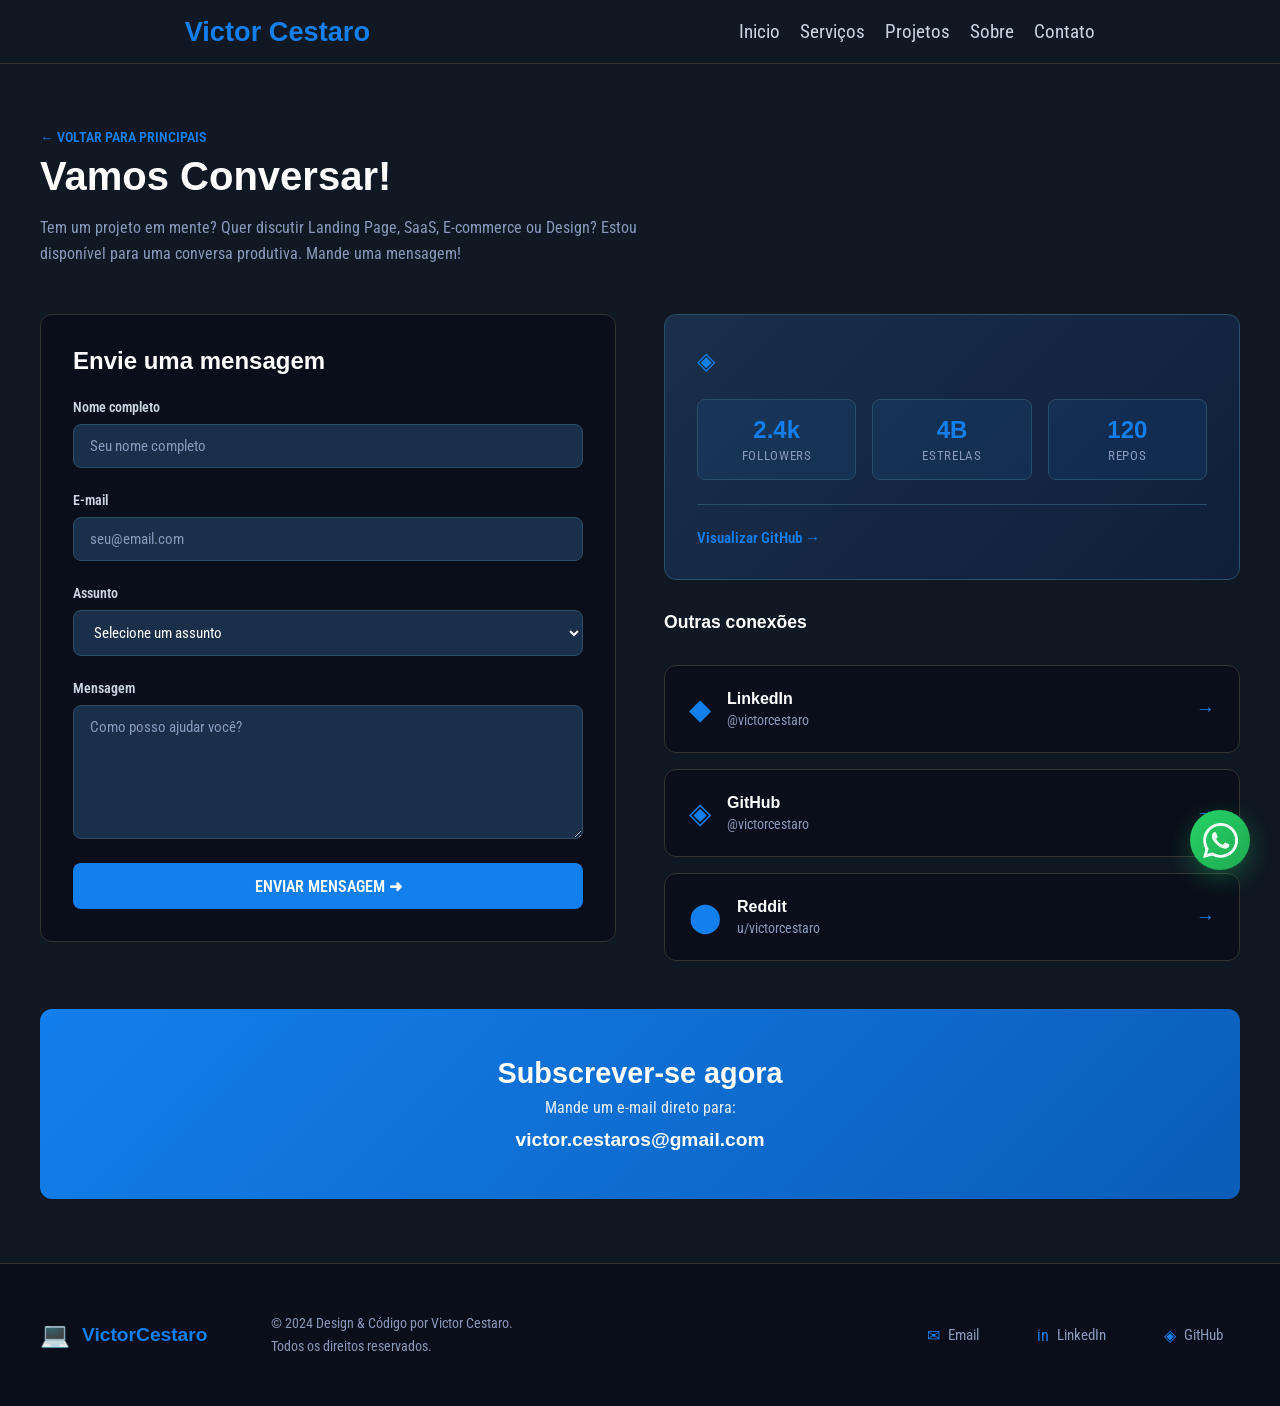
==== commit ca824c8f: "Fix HTML formatting issues in contato.html" ====
--- a/contato.html
+++ b/contato.html
@@ -114,7 +114,7 @@
                         <div class="outras-conexoes">
                             <h3 class="conexoes-titulo">Outras conexões</h3>
 
-                            <a href="https://linkedin.com/in/victorcestaro" target="_blank" class="card-conexao">
+                            <a href="https://linkedin.com/in/victor-hugo-cestaro" target="_blank" class="card-conexao">
                                 <div class="conexao-icon">◆</div>
                                 <div class="conexao-info">
                                     <h4 class="conexao-nome">LinkedIn</h4>
@@ -123,7 +123,7 @@
                                 <span class="conexao-arrow">→</span>
                             </a>
 
-                            <a href="https://github.com/victorcestaro" target="_blank" class="card-conexao">
+                            <a href="https://github.com/victorCestaro" target="_blank" class="card-conexao">
                                 <div class="conexao-icon">◈</div>
                                 <div class="conexao-info">
                                     <h4 class="conexao-nome">GitHub</h4>
@@ -149,7 +149,7 @@
                     <div class="newsletter-content">
                         <h2 class="newsletter-titulo">Subscrever-se agora</h2>
                         <p class="newsletter-descricao">Mande um e-mail direto para:</p>
-                        <p class="newsletter-email">contact@victorcestaro.com</p>
+                        <p class="newsletter-email">victor.cestaros@gmail.com</p>
                     </div>
                 </div>
             </div>
@@ -167,13 +167,13 @@
                 <p class="footer-copyright">© 2024 Design & Código por Victor Cestaro.<br>Todos os direitos reservados.</p>
                 
                 <div class="footer-sociais">
-                    <a href="mailto:contact@victorcestaro.com" class="social-link" title="Email">
+                    <a href="mailto:victor.cestaros@gmail.com" class="social-link" title="Email">
                         <span class="social-icon">✉</span> Email
                     </a>
-                    <a href="https://linkedin.com/in/victorcestaro" target="_blank" class="social-link" title="LinkedIn">
+                    <a href="https://linkedin.com/in/victor-hugo-cestaro" target="_blank" class="social-link" title="LinkedIn">
                         <span class="social-icon">in</span> LinkedIn
                     </a>
-                    <a href="https://github.com/victorcestaro" target="_blank" class="social-link" title="GitHub">
+                    <a href="https://github.com/victorCestaro" target="_blank" class="social-link" title="GitHub">
                         <span class="social-icon">◈</span> GitHub
                     </a>
                 </div>
@@ -192,3 +192,4 @@
 
 </html>
 
+
